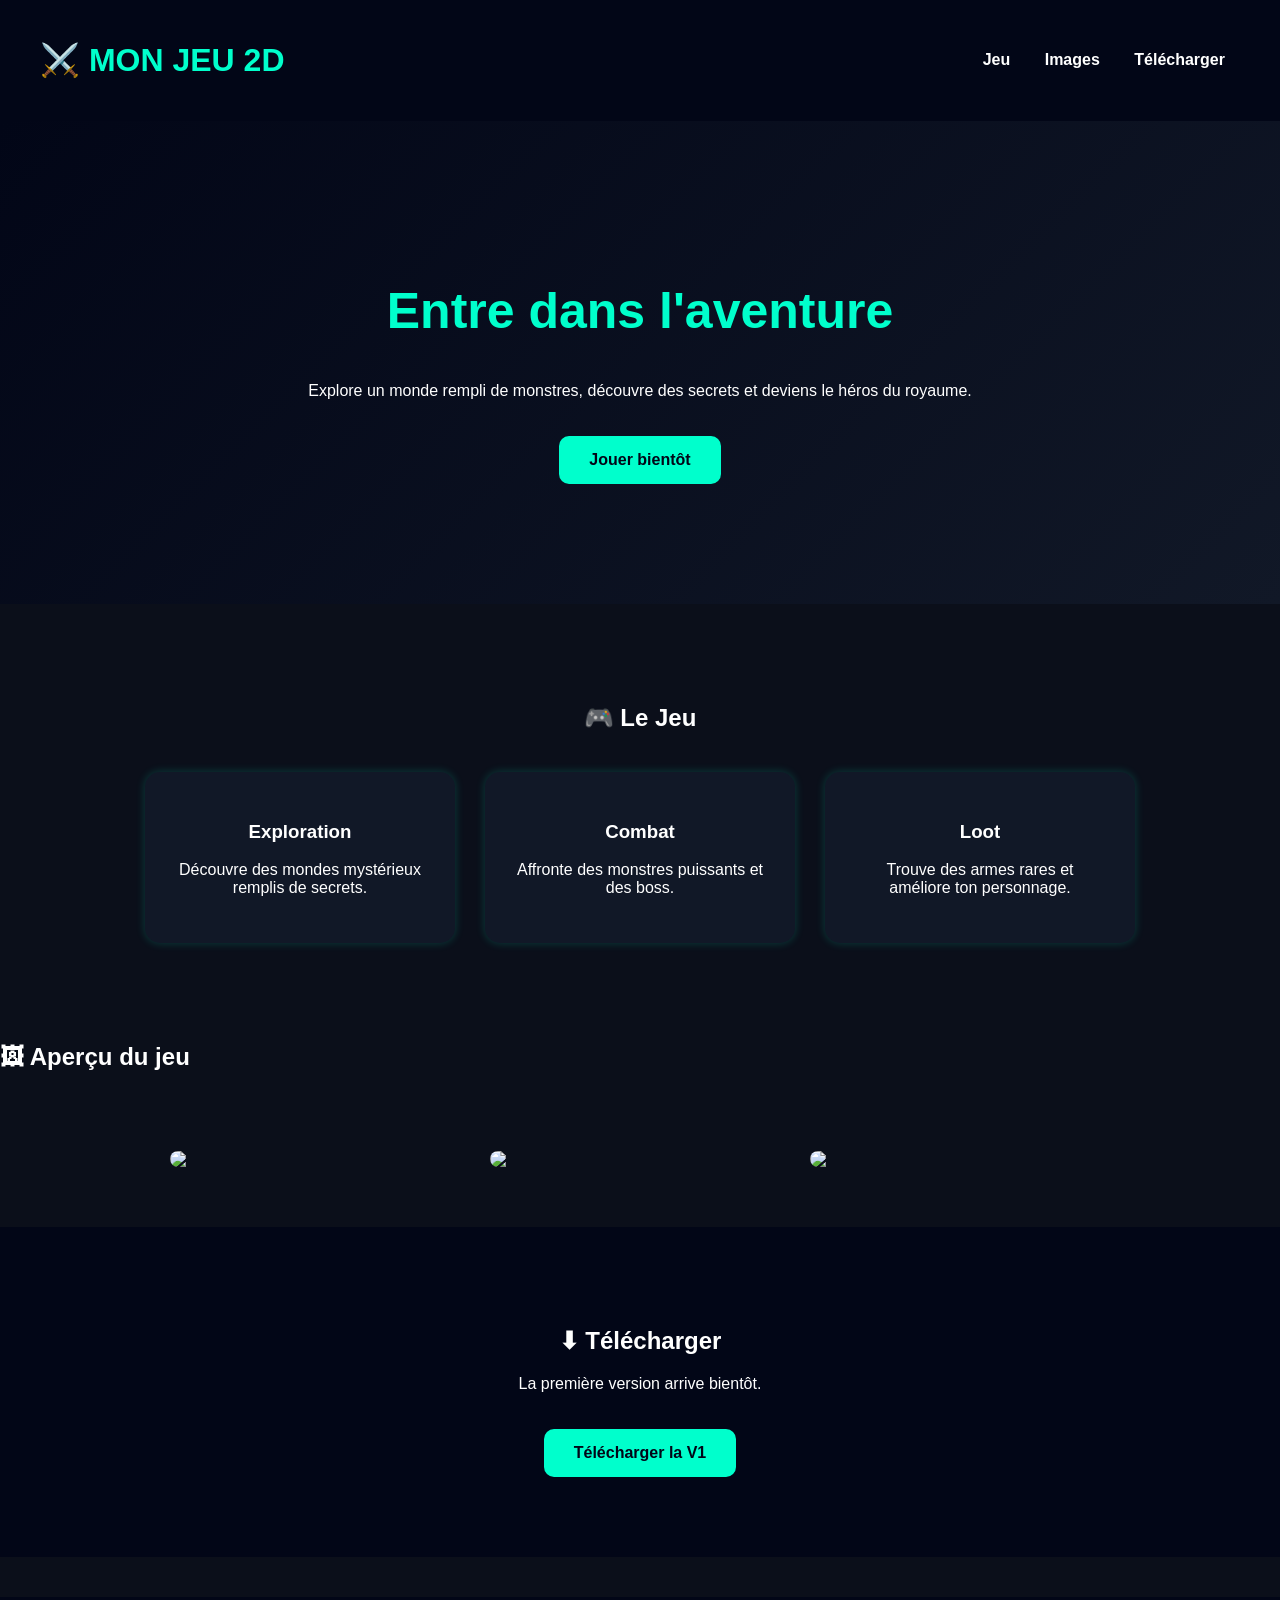
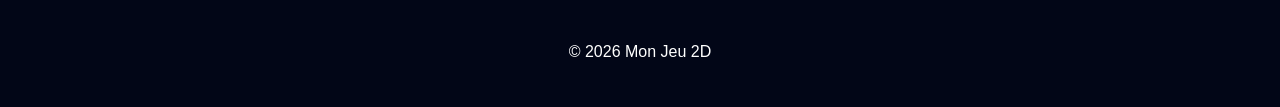
==== index.html @ dbfd5919 "Add files via upload" ====
<!DOCTYPE html>
<html lang="fr">

<head>
<meta charset="UTF-8">
<title>Mon Jeu 2D</title>

<link rel="stylesheet" href="style.css">

</head>

<body>

<header class="header">

<h1 class="logo">⚔️ MON JEU 2D</h1>

<nav>
<a href="#jeu">Jeu</a>
<a href="#images">Images</a>
<a href="#download">Télécharger</a>
</nav>

</header>

<section class="hero">

<h2>Entre dans l'aventure</h2>

<p>
Explore un monde rempli de monstres, découvre des secrets
et deviens le héros du royaume.
</p>

<a class="button">Jouer bientôt</a>

</section>

<section id="jeu" class="card-section">

<h2>🎮 Le Jeu</h2>

<div class="cards">

<div class="card">
<h3>Exploration</h3>
<p>Découvre des mondes mystérieux remplis de secrets.</p>
</div>

<div class="card">
<h3>Combat</h3>
<p>Affronte des monstres puissants et des boss.</p>
</div>

<div class="card">
<h3>Loot</h3>
<p>Trouve des armes rares et améliore ton personnage.</p>
</div>

</div>

</section>

<section id="images">

<h2>🖼 Aperçu du jeu</h2>

<div class="gallery">

<img src="https://picsum.photos/400/250">
<img src="https://picsum.photos/401/250">
<img src="https://picsum.photos/402/250">

</div>

</section>

<section id="download" class="download">

<h2>⬇ Télécharger</h2>

<p>La première version arrive bientôt.</p>

<a class="button">Télécharger la V1</a>

</section>

<footer>

<p>© 2026 Mon Jeu 2D</p>

</footer>

</body>
</html>
---- style.css ----
body {
    margin: 0;
    font-family: Arial;
    background: #0b0f1a;
    color: white;
}

/* HEADER */

.header {
    display: flex;
    justify-content: space-between;
    align-items: center;
    padding: 20px 40px;
    background: #020617;
    box-shadow: 0 0 10px #00ffcc;
}

.logo {
    color: #00ffcc;
}

nav a {
    margin: 0 15px;
    text-decoration: none;
    color: white;
    font-weight: bold;
    transition: 0.3s;
}

nav a:hover {
    color: #00ffcc;
}

/* HERO */

.hero {
    text-align: center;
    padding: 120px 20px;
    background: linear-gradient(135deg, #020617, #111827);
}

.hero h2 {
    font-size: 50px;
    color: #00ffcc;
}

/* BUTTON */

.button {
    display: inline-block;
    margin-top: 20px;
    padding: 15px 30px;
    background: #00ffcc;
    color: #020617;
    border-radius: 10px;
    font-weight: bold;
    cursor: pointer;
    transition: 0.3s;
}

.button:hover {
    transform: scale(1.1);
    box-shadow: 0 0 15px #00ffcc;
}

/* CARDS */

.card-section {
    text-align: center;
    padding: 80px 20px;
}

.cards {
    display: flex;
    justify-content: center;
    gap: 30px;
    flex-wrap: wrap;
    margin-top: 40px;
}

.card {
    background: #111827;
    padding: 30px;
    width: 250px;
    border-radius: 15px;
    transition: 0.3s;
    box-shadow: 0 0 10px rgba(0, 255, 204, 0.2);
}

.card:hover {
    transform: translateY(-10px);
    box-shadow: 0 0 20px #00ffcc;
}

/* GALLERY */

.gallery {
    display: flex;
    justify-content: center;
    gap: 20px;
    flex-wrap: wrap;
    padding: 60px 20px;
}

.gallery img {
    width: 300px;
    border-radius: 15px;
    transition: 0.3s;
}

.gallery img:hover {
    transform: scale(1.05);
    box-shadow: 0 0 15px #00ffcc;
}

/* DOWNLOAD */

.download {
    text-align: center;
    padding: 80px 20px;
    background: #020617;
}

/* FOOTER */

footer {
    text-align: center;
    padding: 30px;
    background: #020617;
    margin-top: 40px;
}
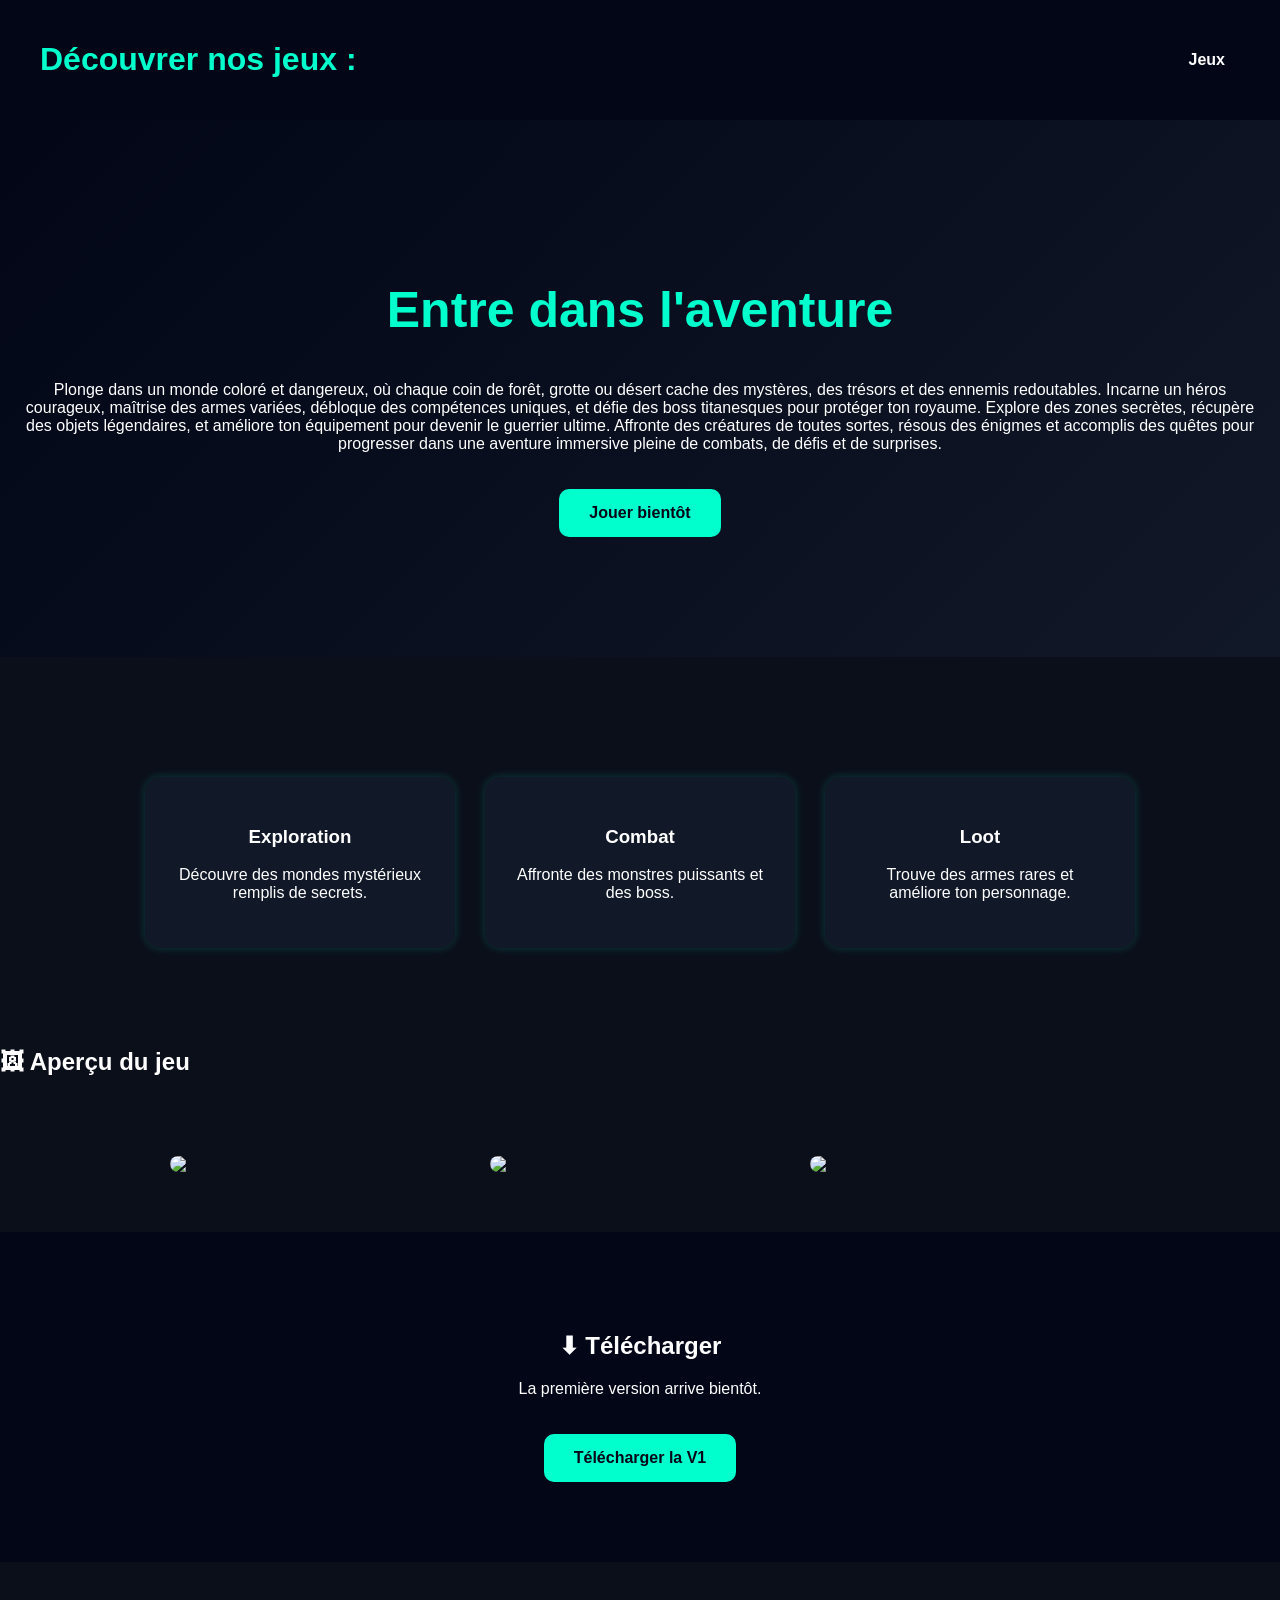
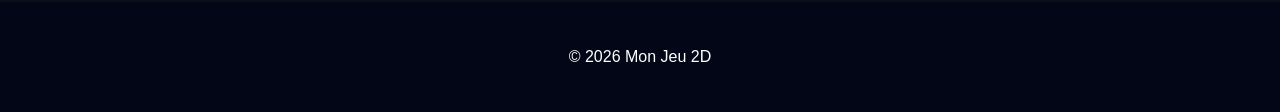
==== commit 7b0c2ba0: "Mise a jour du site 1.01" ====
--- a/index.html
+++ b/index.html
@@ -3,7 +3,7 @@
 
 <head>
 <meta charset="UTF-8">
-<title>Mon Jeu 2D</title>
+<title>Pixel Exploration</title>
 
 <link rel="stylesheet" href="style.css">
 
@@ -13,12 +13,10 @@
 
 <header class="header">
 
-<h1 class="logo">⚔️ MON JEU 2D</h1>
+<h1 class="logo">Découvrer nos jeux :</h1>
 
 <nav>
-<a href="#jeu">Jeu</a>
-<a href="#images">Images</a>
-<a href="#download">Télécharger</a>
+<a href="#jeu">Jeux</a>
 </nav>
 
 </header>
@@ -28,8 +26,18 @@
 <h2>Entre dans l'aventure</h2>
 
 <p>
-Explore un monde rempli de monstres, découvre des secrets
-et deviens le héros du royaume.
+Plonge dans un monde coloré et dangereux,
+où chaque coin de forêt, grotte ou désert 
+cache des mystères, des trésors et des ennemis 
+redoutables. Incarne un héros courageux, maîtrise 
+des armes variées, débloque des compétences uniques, 
+et défie des boss titanesques pour protéger ton royaume.
+
+Explore des zones secrètes, récupère des objets légendaires, 
+et améliore ton équipement pour devenir le guerrier ultime. 
+Affronte des créatures de toutes sortes, résous des énigmes 
+et accomplis des quêtes pour progresser dans une aventure immersive 
+pleine de combats, de défis et de surprises.
 </p>
 
 <a class="button">Jouer bientôt</a>
@@ -38,7 +46,7 @@
 
 <section id="jeu" class="card-section">
 
-<h2>🎮 Le Jeu</h2>
+<h2></h2></h2>
 
 <div class="cards">
 
@@ -92,4 +100,5 @@
 </footer>
 
 </body>
-</html>+
+</html>
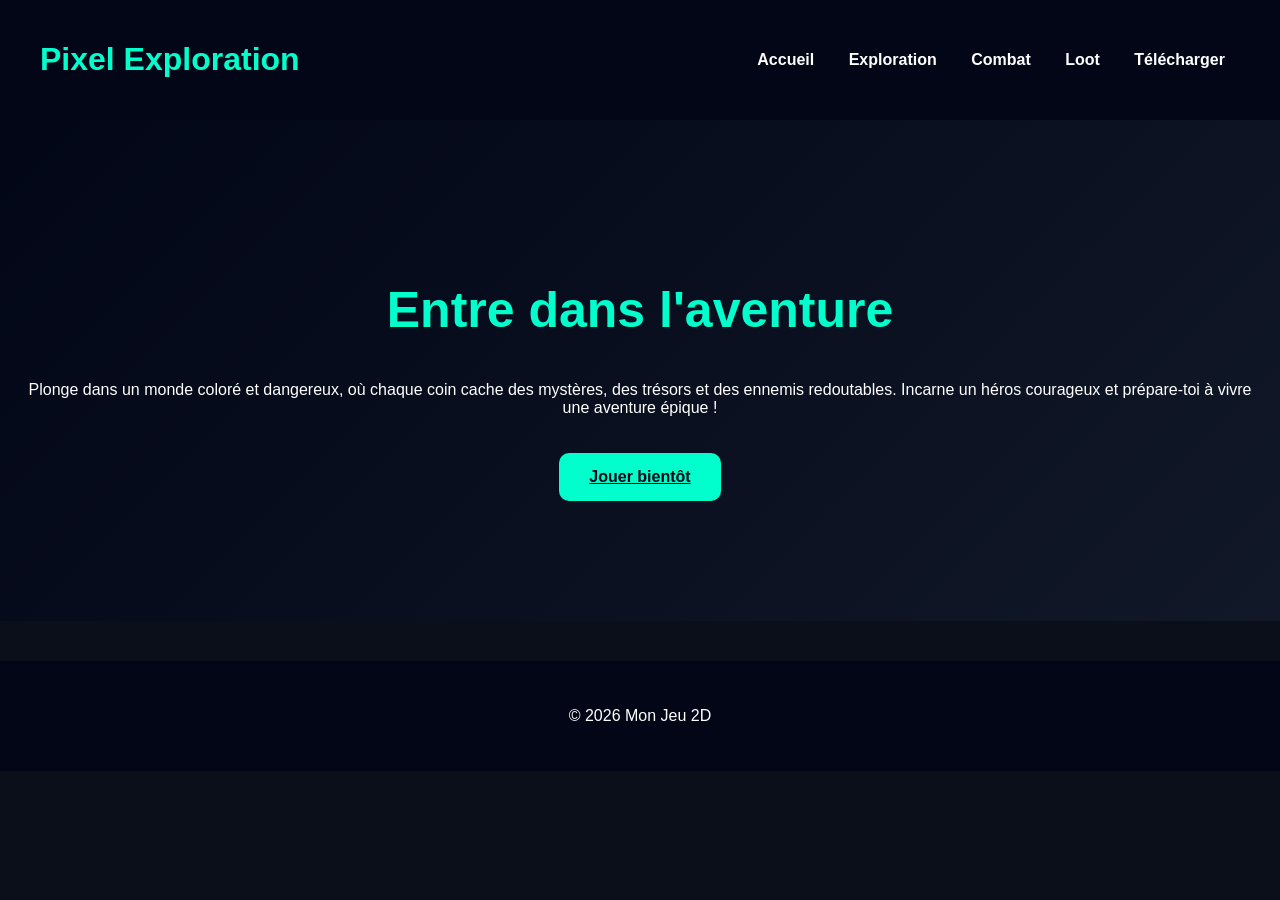
==== commit 71ed8d8c: "Mise a jour du site 1.02 Updated the structure and content of the index.html file, including navigat" ====
--- a/index.html
+++ b/index.html
@@ -1,104 +1,34 @@
 <!DOCTYPE html>
 <html lang="fr">
-
 <head>
 <meta charset="UTF-8">
 <title>Pixel Exploration</title>
-
 <link rel="stylesheet" href="style.css">
-
 </head>
-
 <body>
 
 <header class="header">
-
-<h1 class="logo">Découvrer nos jeux :</h1>
-
-<nav>
-<a href="#jeu">Jeux</a>
-</nav>
-
+  <h1 class="logo">Pixel Exploration</h1>
+  <nav class="menu">
+    <a href="index.html">Accueil</a>
+    <a href="exploration.html">Exploration</a>
+    <a href="combat.html">Combat</a>
+    <a href="loot.html">Loot</a>
+    <a href="download.html">Télécharger</a>
+  </nav>
 </header>
 
 <section class="hero">
-
 <h2>Entre dans l'aventure</h2>
-
 <p>
-Plonge dans un monde coloré et dangereux,
-où chaque coin de forêt, grotte ou désert 
-cache des mystères, des trésors et des ennemis 
-redoutables. Incarne un héros courageux, maîtrise 
-des armes variées, débloque des compétences uniques, 
-et défie des boss titanesques pour protéger ton royaume.
-
-Explore des zones secrètes, récupère des objets légendaires, 
-et améliore ton équipement pour devenir le guerrier ultime. 
-Affronte des créatures de toutes sortes, résous des énigmes 
-et accomplis des quêtes pour progresser dans une aventure immersive 
-pleine de combats, de défis et de surprises.
+Plonge dans un monde coloré et dangereux, où chaque coin cache des mystères, des trésors et des ennemis redoutables. Incarne un héros courageux et prépare-toi à vivre une aventure épique !
 </p>
-
-<a class="button">Jouer bientôt</a>
-
-</section>
-
-<section id="jeu" class="card-section">
-
-<h2></h2></h2>
-
-<div class="cards">
-
-<div class="card">
-<h3>Exploration</h3>
-<p>Découvre des mondes mystérieux remplis de secrets.</p>
-</div>
-
-<div class="card">
-<h3>Combat</h3>
-<p>Affronte des monstres puissants et des boss.</p>
-</div>
-
-<div class="card">
-<h3>Loot</h3>
-<p>Trouve des armes rares et améliore ton personnage.</p>
-</div>
-
-</div>
-
-</section>
-
-<section id="images">
-
-<h2>🖼 Aperçu du jeu</h2>
-
-<div class="gallery">
-
-<img src="https://picsum.photos/400/250">
-<img src="https://picsum.photos/401/250">
-<img src="https://picsum.photos/402/250">
-
-</div>
-
-</section>
-
-<section id="download" class="download">
-
-<h2>⬇ Télécharger</h2>
-
-<p>La première version arrive bientôt.</p>
-
-<a class="button">Télécharger la V1</a>
-
+<a class="button" href="download.html">Jouer bientôt</a>
 </section>
 
 <footer>
-
 <p>© 2026 Mon Jeu 2D</p>
-
 </footer>
 
 </body>
-
 </html>
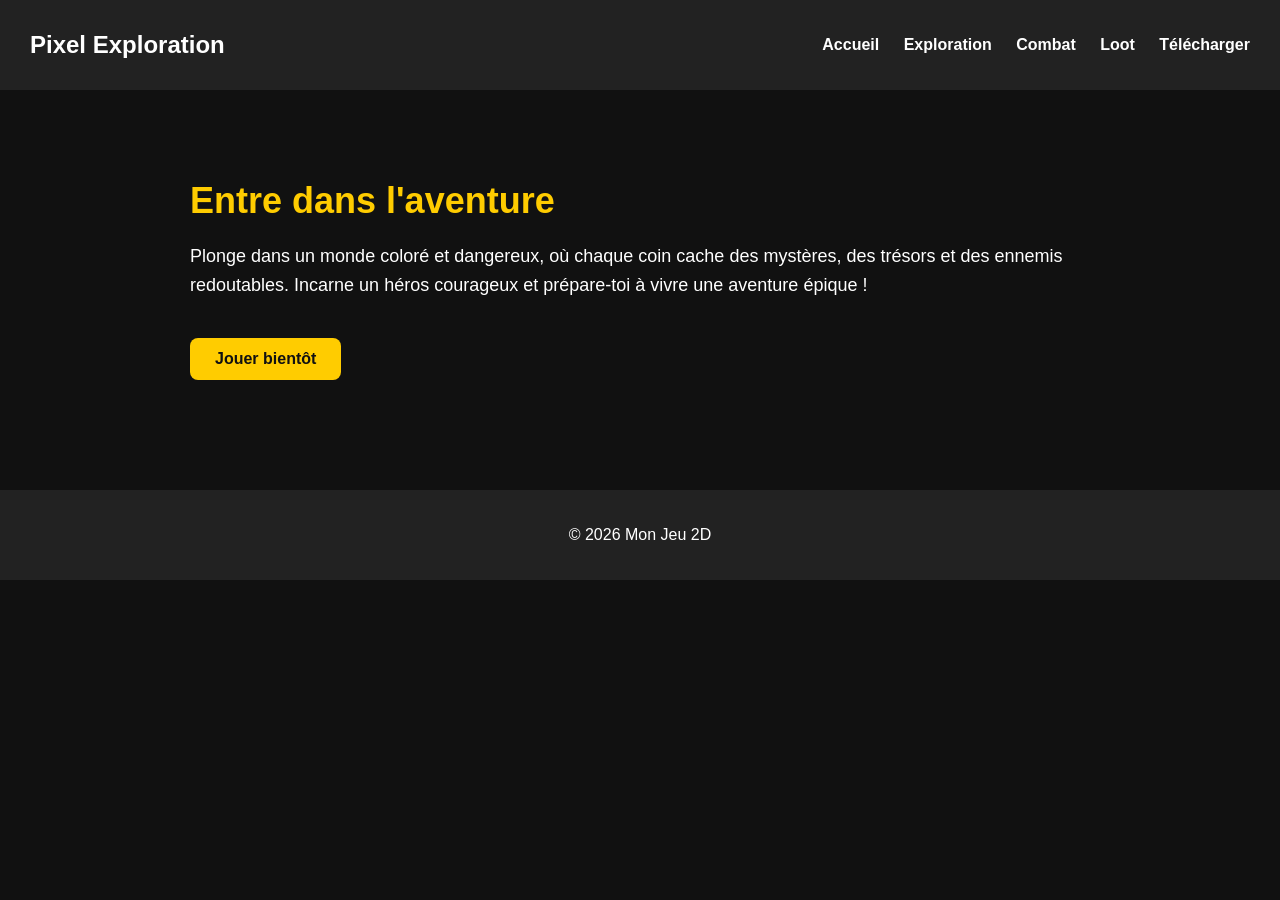
==== commit 1048630a: "Update title and formatting in index.html" ====
--- a/index.html
+++ b/index.html
@@ -2,7 +2,7 @@
 <html lang="fr">
 <head>
 <meta charset="UTF-8">
-<title>Pixel Exploration</title>
+<title>Pixel Exploration - Accueil</title>
 <link rel="stylesheet" href="style.css">
 </head>
 <body>
--- a/style.css
+++ b/style.css
@@ -1,132 +1,87 @@
 body {
-    margin: 0;
-    font-family: Arial;
-    background: #0b0f1a;
-    color: white;
+  margin: 0;
+  font-family: 'Arial', sans-serif;
+  background-color: #111;
+  color: #fff;
 }
 
-/* HEADER */
-
 .header {
-    display: flex;
-    justify-content: space-between;
-    align-items: center;
-    padding: 20px 40px;
-    background: #020617;
-    box-shadow: 0 0 10px #00ffcc;
+  display: flex;
+  justify-content: space-between;
+  align-items: center;
+  padding: 15px 30px;
+  background-color: #222;
 }
 
-.logo {
-    color: #00ffcc;
+.header .logo {
+  font-size: 24px;
+  font-weight: bold;
 }
 
-nav a {
-    margin: 0 15px;
-    text-decoration: none;
-    color: white;
-    font-weight: bold;
-    transition: 0.3s;
+nav.menu a {
+  margin-left: 20px;
+  color: #fff;
+  text-decoration: none;
+  font-weight: bold;
+  transition: color 0.3s;
 }
 
-nav a:hover {
-    color: #00ffcc;
+nav.menu a:hover {
+  color: #ffcc00;
 }
 
-/* HERO */
-
-.hero {
-    text-align: center;
-    padding: 120px 20px;
-    background: linear-gradient(135deg, #020617, #111827);
+.hero, .content {
+  padding: 60px 30px;
+  max-width: 900px;
+  margin: auto;
 }
 
-.hero h2 {
-    font-size: 50px;
-    color: #00ffcc;
+.hero h2, .content h2 {
+  font-size: 36px;
+  margin-bottom: 20px;
+  color: #ffcc00;
 }
 
-/* BUTTON */
+.hero p, .content p {
+  font-size: 18px;
+  line-height: 1.6;
+}
 
 .button {
-    display: inline-block;
-    margin-top: 20px;
-    padding: 15px 30px;
-    background: #00ffcc;
-    color: #020617;
-    border-radius: 10px;
-    font-weight: bold;
-    cursor: pointer;
-    transition: 0.3s;
+  display: inline-block;
+  padding: 12px 25px;
+  background-color: #ffcc00;
+  color: #111;
+  font-weight: bold;
+  text-decoration: none;
+  margin-top: 20px;
+  border-radius: 8px;
+  transition: transform 0.2s, background-color 0.3s;
 }
 
 .button:hover {
-    transform: scale(1.1);
-    box-shadow: 0 0 15px #00ffcc;
+  background-color: #ffaa00;
+  transform: scale(1.05);
 }
 
-/* CARDS */
-
-.card-section {
-    text-align: center;
-    padding: 80px 20px;
-}
-
-.cards {
-    display: flex;
-    justify-content: center;
-    gap: 30px;
-    flex-wrap: wrap;
-    margin-top: 40px;
-}
-
-.card {
-    background: #111827;
-    padding: 30px;
-    width: 250px;
-    border-radius: 15px;
-    transition: 0.3s;
-    box-shadow: 0 0 10px rgba(0, 255, 204, 0.2);
-}
-
-.card:hover {
-    transform: translateY(-10px);
-    box-shadow: 0 0 20px #00ffcc;
-}
-
-/* GALLERY */
-
 .gallery {
-    display: flex;
-    justify-content: center;
-    gap: 20px;
-    flex-wrap: wrap;
-    padding: 60px 20px;
+  display: flex;
+  justify-content: space-around;
+  flex-wrap: wrap;
+  gap: 20px;
+  margin-top: 30px;
 }
 
 .gallery img {
-    width: 300px;
-    border-radius: 15px;
-    transition: 0.3s;
+  width: 300px;
+  height: 180px;
+  object-fit: cover;
+  border-radius: 8px;
 }
 
-.gallery img:hover {
-    transform: scale(1.05);
-    box-shadow: 0 0 15px #00ffcc;
+footer {
+  text-align: center;
+  padding: 20px;
+  background-color: #222;
+  margin-top: 50px;
 }
-
-/* DOWNLOAD */
-
-.download {
-    text-align: center;
-    padding: 80px 20px;
-    background: #020617;
-}
-
-/* FOOTER */
-
-footer {
-    text-align: center;
-    padding: 30px;
-    background: #020617;
-    margin-top: 40px;
-}
